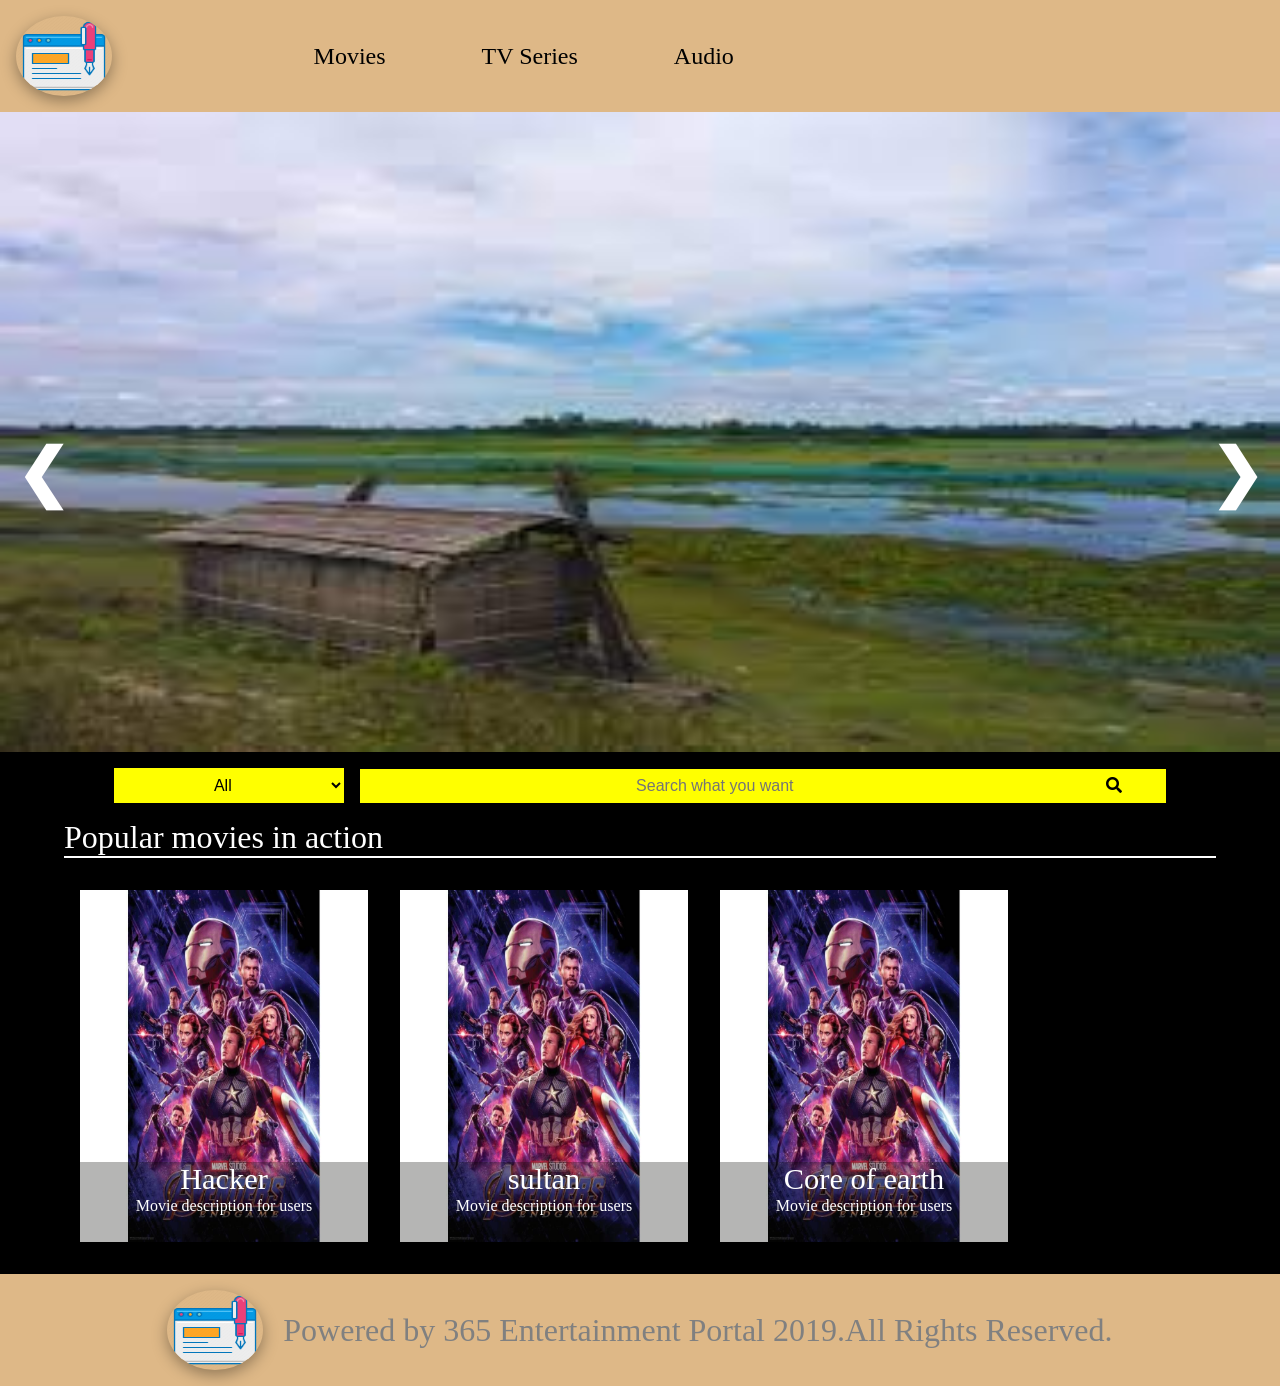
==== index.html @ eba27958 "First commit" ====
<!DOCTYPE html>
<html lang="en">

<head>
    <meta charset="UTF-8">
    <meta http-equiv="X-UA-Compatible" content="IE=edge">
    <meta name="viewport" content="width=device-width, initial-scale=1.0">
    <title>A simple movie</title>
    <link rel="stylesheet" href="/css/style.css" type="text/css">
    <link rel="stylesheet" href="https://cdnjs.cloudflare.com/ajax/libs/font-awesome/5.15.2/css/all.min.css"
        integrity="sha512-HK5fgLBL+xu6dm/Ii3z4xhlSUyZgTT9tuc/hSrtw6uzJOvgRr2a9jyxxT1ely+B+xFAmJKVSTbpM/CuL7qxO8w=="
        crossorigin="anonymous" />
</head>

<body>
    <!--navigation starts-->
    <header>
        <div class="logo">
            <img src="/image/logo.png" alt="">
        </div>
        <nav>
            <ul class="links-box">
                <li class="link-item"><a href="#">Movies</a></li>
                <li class="link-item"><a href="#">TV Series</a></li>
                <li class="link-item"><a href="#">Audio</a></li>
            </ul>
        </nav>
    </header>
    <!--navigation ends-->

    <!--slide bar start-->
    <section>
        <div class="slideshow-container">

            <!-- Full-width images with number and caption text -->
            <div class="slider-item fade">
                <img src="/image/slider/1.jpg">
            </div>

            <div class="slider-item fade">
                <img src="/image/slider/2.jpg">
            </div>

            <div class="slider-item fade">
                <img src="/image/slider/3.jpg">
            </div>

            <!-- Next and previous buttons -->
            <a class="prev" onclick="go_slide(-1)">&#10094;</a>
            <a class="next" onclick="go_slide(1)">&#10095;</a>
        </div>
    </section>
    <!--slider bar end-->

    <!--movie serach start-->
    <section>
        <div class="search">

            <div class="search-drop">
                <select name="movie-type" id="search-type">
                    <option value="all" selected>All</option>
                    <option value="action">Action</option>
                    <option value="drama">Drama</option>
                    <option value="sci-fi">Sci-Fi</option>
                </select>
            </div>

            <div class="search-inp">
                <input id="search-name" type="text" placeholder="Search what you want">
                <button id="search-btn"><i class="fas fa-search"></i></button>
            </div>

        </div>
    </section>
    <!--movie serach end-->

    <!--popular movies start-->
    <section>
        <div class="movie-holder">
            <div class="movie-cat">
                <h2>Popular movies in action</h2>
            </div>
            <div class="movie-list">
                <!--editable start-->
                <div class="movie-item" filmtype="action">
                    <div class="movie-img">
                        <img src="/image/poster/1.jpg" alt="">
                    </div>
                    <div class="movie-info">
                        <h4>Hacker</h4>
                        <p>Movie description for users</p>
                    </div>
                </div>
                <!--editable end-->

                <!--editable start-->
                <div class="movie-item" filmtype="drama">
                    <div class="movie-img">
                        <img src="/image/poster/1.jpg" alt="">
                    </div>
                    <div class="movie-info">
                        <h4>sultan</h4>
                        <p>Movie description for users</p>
                    </div>
                </div>
                <!--editable end-->

                <!--editable start-->
                <div class="movie-item" filmtype="sci-fi">
                    <div class="movie-img">
                        <img src="/image/poster/1.jpg" alt="">
                    </div>
                    <div class="movie-info">
                        <h4>Core of earth</h4>
                        <p>Movie description for users</p>
                    </div>
                </div>
                <!--editable end-->

            </div>
        </div>
    </section>
    <!--popular movies end-->

    <!--footer start-->
    <footer>
        <div class="logo">
            <img src="/image/logo.png" alt="">
        </div>
        <p>Powered by 365 Entertainment Portal 2019.All Rights Reserved.</p>
    </footer>
    <!--footer end-->

    <script src="/js/script.js" type="text/javascript">
    </script>
</body>

</html>
---- css/style.css ----
*{
    margin:0;
    padding: 0;
    box-sizing: border-box;
}

html{
    font-size: 16px;
}

body{
  background-color: black;
}

/*nav bar start*/
header{
    display: grid;
    grid-template-columns:20% auto;
    align-items: center;
    padding:1rem;
    background-color: burlywood;
}

.logo{
    width:6rem;
    height:5rem;
    
}

.logo>img{
    width: 100%;
    height: 100%;
    border-radius:75%;
    box-shadow: rgba(0, 0, 0, 0.35) 0px 5px 15px;
}

.links-box{
    list-style-type: none;
    display: flex;

}
.link-item{
    padding:0 3rem;
}

.link-item a{
    color: black;
    font-size:1.5rem;
    text-decoration: none;
    text-align: center;
   }

/*nav bar end*/

/*slider start*/
/* Slideshow container */
.slideshow-container {
    position: relative;
    margin: auto;
  }
  
  /* Hide the images by default */
  .slider-item {
    display: none;
    width: 100%;
    height:40rem;
  }

  .slider-item img{
      width: 100%;
      height: 100%;
  }
  
  /* Next & previous buttons */
  .prev, .next {
    cursor: pointer;
    position: absolute;
    top: 50%;
    width: auto;
    margin-top: -0.727rem;
    padding: 16px;
    color: white;
    font-weight: bold;
    font-size:4rem;
    transition: 0.6s ease;
    border-radius: 0 3px 3px 0;
    user-select: none;
  }
  
  /* Position the "next button" to the right */
  .next {
    right: 0;
    border-radius: 3px 0 0 3px;
  }
  
  /* On hover, add a black background color with a little bit see-through */
  .prev:hover, .next:hover {
    background-color: rgba(0,0,0,0.8);
  }
  
  
  .active {
    background-color: #717171;
  }
  
  /* Fading animation */
  .fade {
    animation-name: fade;
    animation-duration: 1.5s;
    animation-name: fade;
    animation-duration: 1.5s;
  }
  
  @-webkit-keyframes fade {
    from {opacity: .4}
    to {opacity: 1}
  }
  
  @keyframes fade {
    from {opacity: .4}
    to {opacity: 1}
  }
/*slider ends*/

/*movies start*/
.movie-holder{
  width: 90%;
  margin:1rem auto;
}
.movie-cat{
  border-bottom: 2px solid white; 
  margin-bottom: 1rem;
}
.movie-cat h2{
  color: white;
  font-size:2rem;
  font-weight: lighter;
}

.movie-list{
 display: flex;
 flex-direction:row;
 flex-wrap: wrap;
}

.movie-item{
  display: inline-block;
margin:1rem;
width:18rem;
height:22rem;
}

.movie-img{
  width: inherit;
  height: inherit;
}

.movie-img>img{
  width: inherit;
  height: inherit;
}

.movie-info{
position: relative;
bottom: 5rem;
height:5rem;
background-color:hsl(89deg 11% 4% / 30%);
}

.movie-info>h4,.movie-info>p{
color: white;
text-align: center;
font-weight: lighter;
font-size:1.9rem;
}

 .movie-info>p{
   font-size: 1rem;
 }
/*movie end*/

/*search start*/
.search{
  width: 90%;
  margin:1rem auto;
  display: grid;
  grid-template-columns:20% 70%;
  grid-column-gap:1rem;
  align-items: center;
  justify-content: center;
}

.search-drop select{
  width: 100%;
}

.search-drop select, .search-inp>input, .search-inp>button{
  background-color: yellow;
  font-size: 1rem;
  padding: 0.5rem 0;
  text-align: center;
  padding: 0.5rem 2rem;
  border-width: 0px;
}

.search-drop select{
  padding: 0.5rem 2rem;
}

.search-inp{
  background-color: yellow;
}

.search-inp>input{
width:88%;
}

.search-inp>button{
  text-align: right;
  width:10%;
}
/*search ends*/

/*footer start*/
footer{
  padding:1rem;
  background-color:burlywood;
  display:grid;
  grid-template-columns:8% auto;
  align-items: center;
  justify-content: center;
  grid-column-gap: 1rem;
}

footer img{
  margin-right: 1rem;
}

footer p{
  color: gray;
  font-size:2rem;
}
/*footer end*/
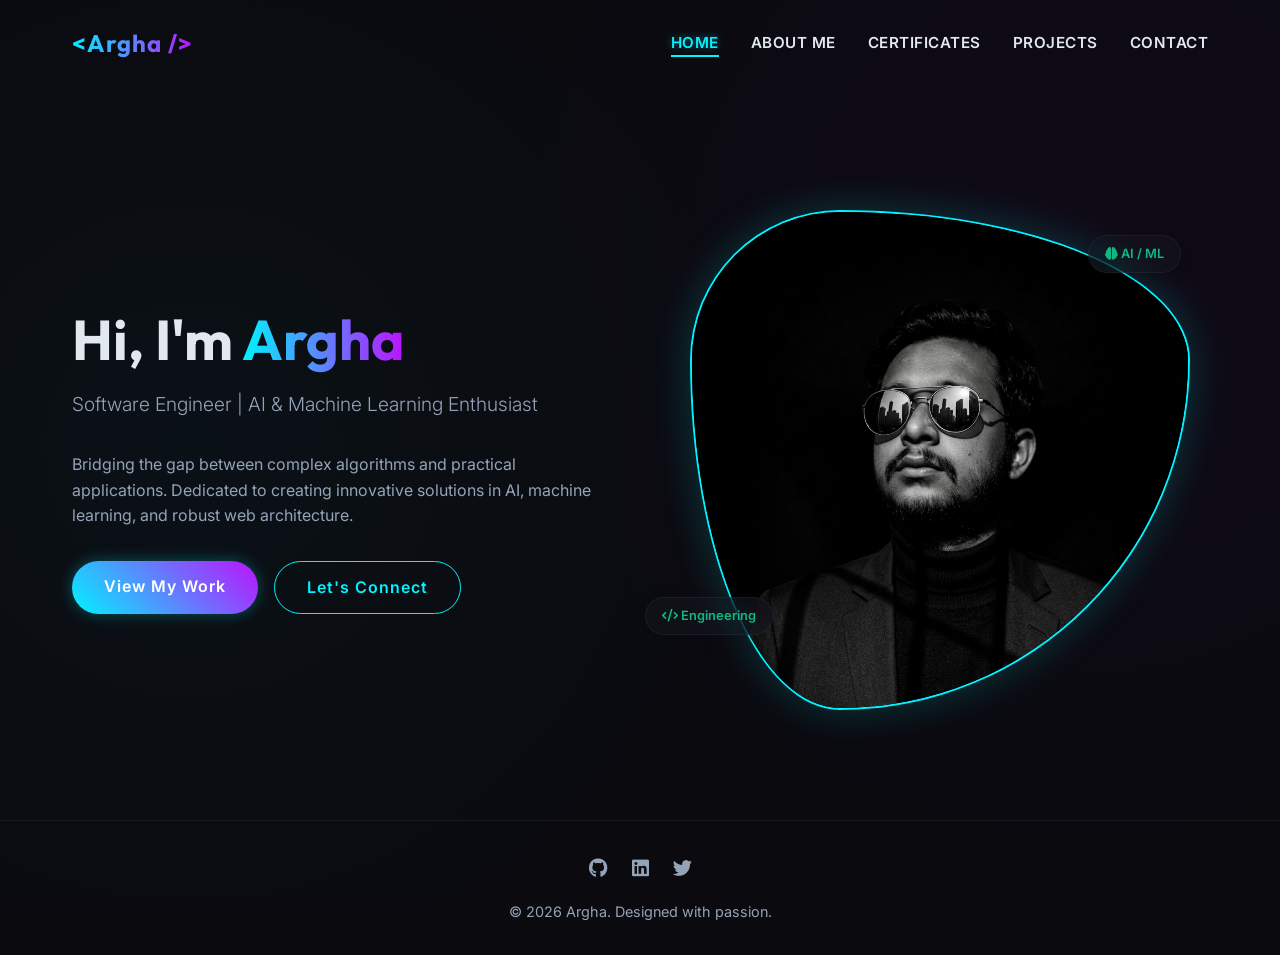
==== commit a293942a: "er" ====
--- a/index.html
+++ b/index.html
@@ -1,138 +1,70 @@
-<!DOCTYPE html>
-<html lang="en">
-
-<head>
-    <meta charset="UTF-8">
-    <meta http-equiv="X-UA-Compatible" content="IE=edge">
-    <meta name="viewport" content="width=device-width, initial-scale=1.0">
-    <title>A simple movie</title>
-    <link rel="stylesheet" href="/css/style.css" type="text/css">
-    <link rel="stylesheet" href="https://cdnjs.cloudflare.com/ajax/libs/font-awesome/5.15.2/css/all.min.css"
-        integrity="sha512-HK5fgLBL+xu6dm/Ii3z4xhlSUyZgTT9tuc/hSrtw6uzJOvgRr2a9jyxxT1ely+B+xFAmJKVSTbpM/CuL7qxO8w=="
-        crossorigin="anonymous" />
-</head>
-
-<body>
-    <!--navigation starts-->
-    <header>
-        <div class="logo">
-            <img src="/image/logo.png" alt="">
-        </div>
-        <nav>
-            <ul class="links-box">
-                <li class="link-item"><a href="#">Movies</a></li>
-                <li class="link-item"><a href="#">TV Series</a></li>
-                <li class="link-item"><a href="#">Audio</a></li>
-            </ul>
-        </nav>
-    </header>
-    <!--navigation ends-->
-
-    <!--slide bar start-->
-    <section>
-        <div class="slideshow-container">
-
-            <!-- Full-width images with number and caption text -->
-            <div class="slider-item fade">
-                <img src="/image/slider/1.jpg">
-            </div>
-
-            <div class="slider-item fade">
-                <img src="/image/slider/2.jpg">
-            </div>
-
-            <div class="slider-item fade">
-                <img src="/image/slider/3.jpg">
-            </div>
-
-            <!-- Next and previous buttons -->
-            <a class="prev" onclick="go_slide(-1)">&#10094;</a>
-            <a class="next" onclick="go_slide(1)">&#10095;</a>
-        </div>
-    </section>
-    <!--slider bar end-->
-
-    <!--movie serach start-->
-    <section>
-        <div class="search">
-
-            <div class="search-drop">
-                <select name="movie-type" id="search-type">
-                    <option value="all" selected>All</option>
-                    <option value="action">Action</option>
-                    <option value="drama">Drama</option>
-                    <option value="sci-fi">Sci-Fi</option>
-                </select>
-            </div>
-
-            <div class="search-inp">
-                <input id="search-name" type="text" placeholder="Search what you want">
-                <button id="search-btn"><i class="fas fa-search"></i></button>
-            </div>
-
-        </div>
-    </section>
-    <!--movie serach end-->
-
-    <!--popular movies start-->
-    <section>
-        <div class="movie-holder">
-            <div class="movie-cat">
-                <h2>Popular movies in action</h2>
-            </div>
-            <div class="movie-list">
-                <!--editable start-->
-                <div class="movie-item" filmtype="action">
-                    <div class="movie-img">
-                        <img src="/image/poster/1.jpg" alt="">
-                    </div>
-                    <div class="movie-info">
-                        <h4>Hacker</h4>
-                        <p>Movie description for users</p>
-                    </div>
-                </div>
-                <!--editable end-->
-
-                <!--editable start-->
-                <div class="movie-item" filmtype="drama">
-                    <div class="movie-img">
-                        <img src="/image/poster/1.jpg" alt="">
-                    </div>
-                    <div class="movie-info">
-                        <h4>sultan</h4>
-                        <p>Movie description for users</p>
-                    </div>
-                </div>
-                <!--editable end-->
-
-                <!--editable start-->
-                <div class="movie-item" filmtype="sci-fi">
-                    <div class="movie-img">
-                        <img src="/image/poster/1.jpg" alt="">
-                    </div>
-                    <div class="movie-info">
-                        <h4>Core of earth</h4>
-                        <p>Movie description for users</p>
-                    </div>
-                </div>
-                <!--editable end-->
-
-            </div>
-        </div>
-    </section>
-    <!--popular movies end-->
-
-    <!--footer start-->
-    <footer>
-        <div class="logo">
-            <img src="/image/logo.png" alt="">
-        </div>
-        <p>Powered by 365 Entertainment Portal 2019.All Rights Reserved.</p>
-    </footer>
-    <!--footer end-->
-
-    <script src="/js/script.js" type="text/javascript">
-    </script>
-</body>
-
-</html>+<!DOCTYPE html>
+<html lang="en">
+<head>
+    <meta charset="UTF-8">
+    <meta name="viewport" content="width=device-width, initial-scale=1.0">
+    <title>Portfolio | AI & ML Engineer</title>
+    <meta name="description" content="Professional portfolio showcasing background and aspirations in artificial intelligence, machine learning, and coding.">
+    <link rel="stylesheet" href="css/style.css">
+    <!-- FontAwesome for Icons -->
+    <link rel="stylesheet" href="https://cdnjs.cloudflare.com/ajax/libs/font-awesome/6.4.0/css/all.min.css">
+</head>
+<body>
+
+    <header>
+        <div class="container nav-container">
+            <nav>
+                <a href="index.html" class="logo text-gradient">&lt;Argha /&gt;</a>
+                <ul class="nav-links">
+                    <li><a href="index.html" class="active">Home</a></li>
+                    <li><a href="about.html">About Me</a></li>
+                    <li><a href="certificates.html">Certificates</a></li>
+                    <li><a href="projects.html">Projects</a></li>
+                    <li><a href="contact.html">Contact</a></li>
+                </ul>
+                <button class="mobile-menu-btn">
+                    <i class="fa-solid fa-bars"></i>
+                </button>
+            </nav>
+        </div>
+    </header>
+
+    <main>
+        <section id="hero" class="hero page-section">
+            <div class="container hero-content">
+                <div class="hero-text fade-in">
+                    <h1>Hi, I'm <span class="text-gradient">Argha</span></h1>
+                    <p class="subtitle fade-in delay-1">Software Engineer | AI & Machine Learning Enthusiast</p>
+                    <p class="fade-in delay-2" style="margin-bottom: 2rem; color: var(--text-muted);">
+                        Bridging the gap between complex algorithms and practical applications. 
+                        Dedicated to creating innovative solutions in AI, machine learning, and robust web architecture.
+                    </p>
+                    <div class="hero-actions fade-in delay-3">
+                        <a href="projects.html" class="btn btn-primary">View My Work</a>
+                        <a href="contact.html" class="btn btn-outline">Let's Connect</a>
+                    </div>
+                </div>
+                
+                <div class="hero-image-container fade-in delay-2">
+                    <img src="assets/profile_placeholder.png" alt="Argha" class="hero-image">
+                    <div class="tech-badge badge-1"><i class="fa-solid fa-brain"></i> AI / ML</div>
+                    <div class="tech-badge badge-2"><i class="fa-solid fa-code"></i> Engineering</div>
+                </div>
+            </div>
+        </section>
+    </main>
+
+    <footer>
+        <div class="container">
+            <div class="social-links">
+                <a href="#"><i class="fa-brands fa-github"></i></a>
+                <a href="#"><i class="fa-brands fa-linkedin"></i></a>
+                <a href="#"><i class="fa-brands fa-twitter"></i></a>
+            </div>
+            <p>&copy; 2026 Argha. Designed with passion.</p>
+        </div>
+    </footer>
+
+    <script src="script.js"></script>
+</body>
+</html>
--- a/css/style.css
+++ b/css/style.css
@@ -1,243 +1,390 @@
-*{
-    margin:0;
-    padding: 0;
-    box-sizing: border-box;
-}
-
-html{
-    font-size: 16px;
-}
-
-body{
-  background-color: black;
-}
-
-/*nav bar start*/
-header{
-    display: grid;
-    grid-template-columns:20% auto;
-    align-items: center;
-    padding:1rem;
-    background-color: burlywood;
-}
-
-.logo{
-    width:6rem;
-    height:5rem;
-    
-}
-
-.logo>img{
-    width: 100%;
-    height: 100%;
-    border-radius:75%;
-    box-shadow: rgba(0, 0, 0, 0.35) 0px 5px 15px;
-}
-
-.links-box{
-    list-style-type: none;
-    display: flex;
-
-}
-.link-item{
-    padding:0 3rem;
-}
-
-.link-item a{
-    color: black;
-    font-size:1.5rem;
-    text-decoration: none;
-    text-align: center;
-   }
-
-/*nav bar end*/
-
-/*slider start*/
-/* Slideshow container */
-.slideshow-container {
-    position: relative;
-    margin: auto;
-  }
-  
-  /* Hide the images by default */
-  .slider-item {
-    display: none;
-    width: 100%;
-    height:40rem;
-  }
-
-  .slider-item img{
-      width: 100%;
-      height: 100%;
-  }
-  
-  /* Next & previous buttons */
-  .prev, .next {
-    cursor: pointer;
-    position: absolute;
-    top: 50%;
-    width: auto;
-    margin-top: -0.727rem;
-    padding: 16px;
-    color: white;
-    font-weight: bold;
-    font-size:4rem;
-    transition: 0.6s ease;
-    border-radius: 0 3px 3px 0;
-    user-select: none;
-  }
-  
-  /* Position the "next button" to the right */
-  .next {
-    right: 0;
-    border-radius: 3px 0 0 3px;
-  }
-  
-  /* On hover, add a black background color with a little bit see-through */
-  .prev:hover, .next:hover {
-    background-color: rgba(0,0,0,0.8);
-  }
-  
-  
-  .active {
-    background-color: #717171;
-  }
-  
-  /* Fading animation */
-  .fade {
-    animation-name: fade;
-    animation-duration: 1.5s;
-    animation-name: fade;
-    animation-duration: 1.5s;
-  }
-  
-  @-webkit-keyframes fade {
-    from {opacity: .4}
-    to {opacity: 1}
-  }
-  
-  @keyframes fade {
-    from {opacity: .4}
-    to {opacity: 1}
-  }
-/*slider ends*/
-
-/*movies start*/
-.movie-holder{
-  width: 90%;
-  margin:1rem auto;
-}
-.movie-cat{
-  border-bottom: 2px solid white; 
-  margin-bottom: 1rem;
-}
-.movie-cat h2{
-  color: white;
-  font-size:2rem;
-  font-weight: lighter;
-}
-
-.movie-list{
- display: flex;
- flex-direction:row;
- flex-wrap: wrap;
-}
-
-.movie-item{
-  display: inline-block;
-margin:1rem;
-width:18rem;
-height:22rem;
-}
-
-.movie-img{
-  width: inherit;
-  height: inherit;
-}
-
-.movie-img>img{
-  width: inherit;
-  height: inherit;
-}
-
-.movie-info{
-position: relative;
-bottom: 5rem;
-height:5rem;
-background-color:hsl(89deg 11% 4% / 30%);
-}
-
-.movie-info>h4,.movie-info>p{
-color: white;
-text-align: center;
-font-weight: lighter;
-font-size:1.9rem;
-}
-
- .movie-info>p{
-   font-size: 1rem;
- }
-/*movie end*/
-
-/*search start*/
-.search{
-  width: 90%;
-  margin:1rem auto;
-  display: grid;
-  grid-template-columns:20% 70%;
-  grid-column-gap:1rem;
-  align-items: center;
-  justify-content: center;
-}
-
-.search-drop select{
-  width: 100%;
-}
-
-.search-drop select, .search-inp>input, .search-inp>button{
-  background-color: yellow;
-  font-size: 1rem;
-  padding: 0.5rem 0;
-  text-align: center;
-  padding: 0.5rem 2rem;
-  border-width: 0px;
-}
-
-.search-drop select{
-  padding: 0.5rem 2rem;
-}
-
-.search-inp{
-  background-color: yellow;
-}
-
-.search-inp>input{
-width:88%;
-}
-
-.search-inp>button{
-  text-align: right;
-  width:10%;
-}
-/*search ends*/
-
-/*footer start*/
-footer{
-  padding:1rem;
-  background-color:burlywood;
-  display:grid;
-  grid-template-columns:8% auto;
-  align-items: center;
-  justify-content: center;
-  grid-column-gap: 1rem;
-}
-
-footer img{
-  margin-right: 1rem;
-}
-
-footer p{
-  color: gray;
-  font-size:2rem;
-}
-/*footer end*/+@import url('https://fonts.googleapis.com/css2?family=Inter:wght@300;400;600;800&family=Outfit:wght@400;700&display=swap');
+
+:root {
+  /* Dark Tech Theme Colors */
+  --bg-main: #0a0a0f;
+  --bg-card: rgba(20, 20, 30, 0.6);
+  --text-main: #e2e8f0;
+  --text-muted: #94a3b8;
+  --neon-cyan: #00f3ff;
+  --neon-purple: #bc13fe;
+  --neon-emerald: #10b981;
+  --glass-border: rgba(255, 255, 255, 0.05);
+
+  --font-primary: 'Inter', sans-serif;
+  --font-heading: 'Outfit', sans-serif;
+}
+
+* {
+  margin: 0;
+  padding: 0;
+  box-sizing: border-box;
+}
+
+body {
+  font-family: var(--font-primary);
+  background-color: var(--bg-main);
+  color: var(--text-main);
+  line-height: 1.6;
+  overflow-x: hidden;
+  background-image: 
+    radial-gradient(circle at 15% 50%, rgba(0, 243, 255, 0.03) 0%, transparent 50%),
+    radial-gradient(circle at 85% 30%, rgba(188, 19, 254, 0.03) 0%, transparent 50%);
+  background-attachment: fixed;
+}
+
+h1, h2, h3, h4 {
+  font-family: var(--font-heading);
+  font-weight: 700;
+  line-height: 1.2;
+}
+
+a {
+  text-decoration: none;
+  color: var(--text-main);
+  transition: all 0.3s ease;
+}
+
+ul {
+  list-style: none;
+}
+
+/* Utilities */
+.container {
+  max-width: 1200px;
+  margin: 0 auto;
+  padding: 0 2rem;
+}
+
+.text-gradient {
+  background: linear-gradient(90deg, var(--neon-cyan), var(--neon-purple));
+  -webkit-background-clip: text;
+  -webkit-text-fill-color: transparent;
+  background-clip: text;
+}
+
+.glass-panel {
+  background: var(--bg-card);
+  backdrop-filter: blur(12px);
+  -webkit-backdrop-filter: blur(12px);
+  border: 1px solid var(--glass-border);
+  border-radius: 16px;
+  box-shadow: 0 8px 32px rgba(0, 0, 0, 0.3);
+}
+
+.btn {
+  display: inline-block;
+  padding: 0.8rem 2rem;
+  border-radius: 30px;
+  font-weight: 600;
+  letter-spacing: 1px;
+  cursor: pointer;
+  transition: all 0.3s ease;
+  border: none;
+  font-family: var(--font-primary);
+}
+
+.btn-primary {
+  background: linear-gradient(45deg, var(--neon-cyan), var(--neon-purple));
+  color: #fff;
+  box-shadow: 0 0 15px rgba(0, 243, 255, 0.3);
+}
+
+.btn-primary:hover {
+  box-shadow: 0 0 25px rgba(188, 19, 254, 0.5);
+  transform: translateY(-2px);
+}
+
+.btn-outline {
+  background: transparent;
+  color: var(--neon-cyan);
+  border: 1px solid var(--neon-cyan);
+}
+
+.btn-outline:hover {
+  background: rgba(0, 243, 255, 0.1);
+  box-shadow: 0 0 15px rgba(0, 243, 255, 0.2);
+  transform: translateY(-2px);
+}
+
+/* Header & Nav */
+header {
+  position: fixed;
+  top: 0;
+  width: 100%;
+  z-index: 1000;
+  transition: all 0.3s ease;
+  padding: 1.5rem 0;
+}
+
+header.scrolled {
+  background: rgba(10, 10, 15, 0.8);
+  backdrop-filter: blur(10px);
+  padding: 1rem 0;
+  border-bottom: 1px solid var(--glass-border);
+}
+
+nav {
+  display: flex;
+  justify-content: space-between;
+  align-items: center;
+}
+
+.logo {
+  font-size: 1.5rem;
+  font-weight: 700;
+  font-family: var(--font-heading);
+  letter-spacing: 1px;
+}
+
+.nav-links {
+  display: flex;
+  gap: 2rem;
+}
+
+.nav-links a {
+  font-size: 0.95rem;
+  font-weight: 600;
+  text-transform: uppercase;
+  letter-spacing: 0.5px;
+  position: relative;
+}
+
+.nav-links a::after {
+  content: '';
+  position: absolute;
+  bottom: -5px;
+  left: 0;
+  width: 0;
+  height: 2px;
+  background: var(--neon-cyan);
+  transition: width 0.3s ease;
+}
+
+.nav-links a:hover::after,
+.nav-links a.active::after {
+  width: 100%;
+}
+
+.nav-links a:hover,
+.nav-links a.active {
+  color: var(--neon-cyan);
+  text-shadow: 0 0 8px rgba(0, 243, 255, 0.4);
+}
+
+.mobile-menu-btn {
+  display: none;
+  cursor: pointer;
+  background: none;
+  border: none;
+  font-size: 1.5rem;
+  color: var(--text-main);
+}
+
+/* Main Layout */
+main {
+  padding-top: 100px;
+  min-height: calc(100vh - 80px); /* Adjust for header and footer */
+  display: flex;
+  flex-direction: column;
+}
+
+.page-section {
+  padding: 6rem 0;
+  flex: 1;
+}
+
+.section-title {
+  font-size: 2.5rem;
+  margin-bottom: 3rem;
+  text-align: center;
+  position: relative;
+  display: inline-block;
+  left: 50%;
+  transform: translateX(-50%);
+}
+
+.section-title::after {
+  content: '';
+  position: absolute;
+  bottom: -10px;
+  left: 50%;
+  transform: translateX(-50%);
+  width: 50px;
+  height: 3px;
+  background: var(--neon-purple);
+  border-radius: 2px;
+}
+
+/* Hero Section (Index) */
+.hero {
+  display: flex;
+  align-items: center;
+  min-height: 80vh;
+}
+
+.hero-content {
+  display: grid;
+  grid-template-columns: 1fr 1fr;
+  gap: 4rem;
+  align-items: center;
+}
+
+.hero-text h1 {
+  font-size: 3.5rem;
+  margin-bottom: 1rem;
+}
+
+.hero-text .subtitle {
+  font-size: 1.2rem;
+  color: var(--text-muted);
+  margin-bottom: 2rem;
+  font-weight: 300;
+}
+
+.hero-actions {
+  display: flex;
+  gap: 1rem;
+}
+
+.hero-image-container {
+  position: relative;
+  display: flex;
+  justify-content: center;
+}
+
+.hero-image {
+  width: 100%;
+  max-width: 500px;
+  border-radius: 30% 70% 70% 30% / 30% 30% 70% 70%;
+  box-shadow: 0 0 40px rgba(0, 243, 255, 0.2);
+  animation: blobOutline 8s ease-in-out infinite alternate;
+  border: 2px solid var(--neon-cyan);
+  object-fit: cover;
+  aspect-ratio: 1;
+}
+
+.tech-badge {
+  position: absolute;
+  background: var(--bg-card);
+  backdrop-filter: blur(10px);
+  padding: 0.5rem 1rem;
+  border-radius: 20px;
+  border: 1px solid var(--glass-border);
+  font-size: 0.8rem;
+  font-weight: 600;
+  color: var(--neon-emerald);
+  box-shadow: 0 4px 15px rgba(0,0,0,0.2);
+}
+
+.badge-1 { top: 5%; right: 5%; animation: float 4s ease-in-out infinite; }
+.badge-2 { bottom: 15%; left: -5%; animation: float 5s ease-in-out infinite reverse; }
+
+/* Grid Layouts shared */
+.grid-2 {
+  display: grid;
+  grid-template-columns: repeat(2, 1fr);
+  gap: 2rem;
+}
+
+.grid-3 {
+  display: grid;
+  grid-template-columns: repeat(3, 1fr);
+  gap: 2rem;
+}
+
+/* Footer */
+footer {
+  text-align: center;
+  padding: 2rem 0;
+  border-top: 1px solid var(--glass-border);
+  color: var(--text-muted);
+  font-size: 0.9rem;
+  margin-top: auto;
+}
+
+.social-links {
+  display: flex;
+  justify-content: center;
+  gap: 1.5rem;
+  margin-bottom: 1rem;
+}
+
+.social-links a {
+  font-size: 1.2rem;
+  color: var(--text-muted);
+}
+
+.social-links a:hover {
+  color: var(--neon-cyan);
+  transform: translateY(-3px);
+}
+
+/* Animations */
+@keyframes fadeIn {
+  from { opacity: 0; transform: translateY(20px); }
+  to { opacity: 1; transform: translateY(0); }
+}
+
+.fade-in {
+  opacity: 0;
+  animation: fadeIn 0.8s ease forwards;
+}
+
+.delay-1 { animation-delay: 0.2s; }
+.delay-2 { animation-delay: 0.4s; }
+.delay-3 { animation-delay: 0.6s; }
+
+@keyframes blobOutline {
+  0% { border-radius: 30% 70% 70% 30% / 30% 30% 70% 70%; }
+  50% { border-radius: 70% 30% 30% 70% / 70% 70% 30% 30%; }
+  100% { border-radius: 30% 70% 70% 30% / 30% 30% 70% 70%; }
+}
+
+@keyframes float {
+  0% { transform: translateY(0px); }
+  50% { transform: translateY(-10px); }
+  100% { transform: translateY(0px); }
+}
+
+/* Responsive */
+@media (max-width: 900px) {
+  .hero-content {
+    grid-template-columns: 1fr;
+    text-align: center;
+  }
+  .hero-actions {
+    justify-content: center;
+  }
+  .grid-3 { grid-template-columns: repeat(2, 1fr); }
+}
+
+@media (max-width: 768px) {
+  .nav-links {
+    position: fixed;
+    top: 0;
+    right: -100%;
+    height: 100vh;
+    width: 70%;
+    background: var(--bg-card);
+    backdrop-filter: blur(20px);
+    flex-direction: column;
+    justify-content: center;
+    align-items: center;
+    transition: right 0.3s ease;
+    border-left: 1px solid var(--glass-border);
+  }
+  
+  .nav-links.active {
+    right: 0;
+  }
+  
+  .mobile-menu-btn {
+    display: block;
+    z-index: 1001;
+  }
+  
+  .hero-text h1 { font-size: 2.8rem; }
+  .grid-2 { grid-template-columns: 1fr; }
+  .grid-3 { grid-template-columns: 1fr; }
+}
